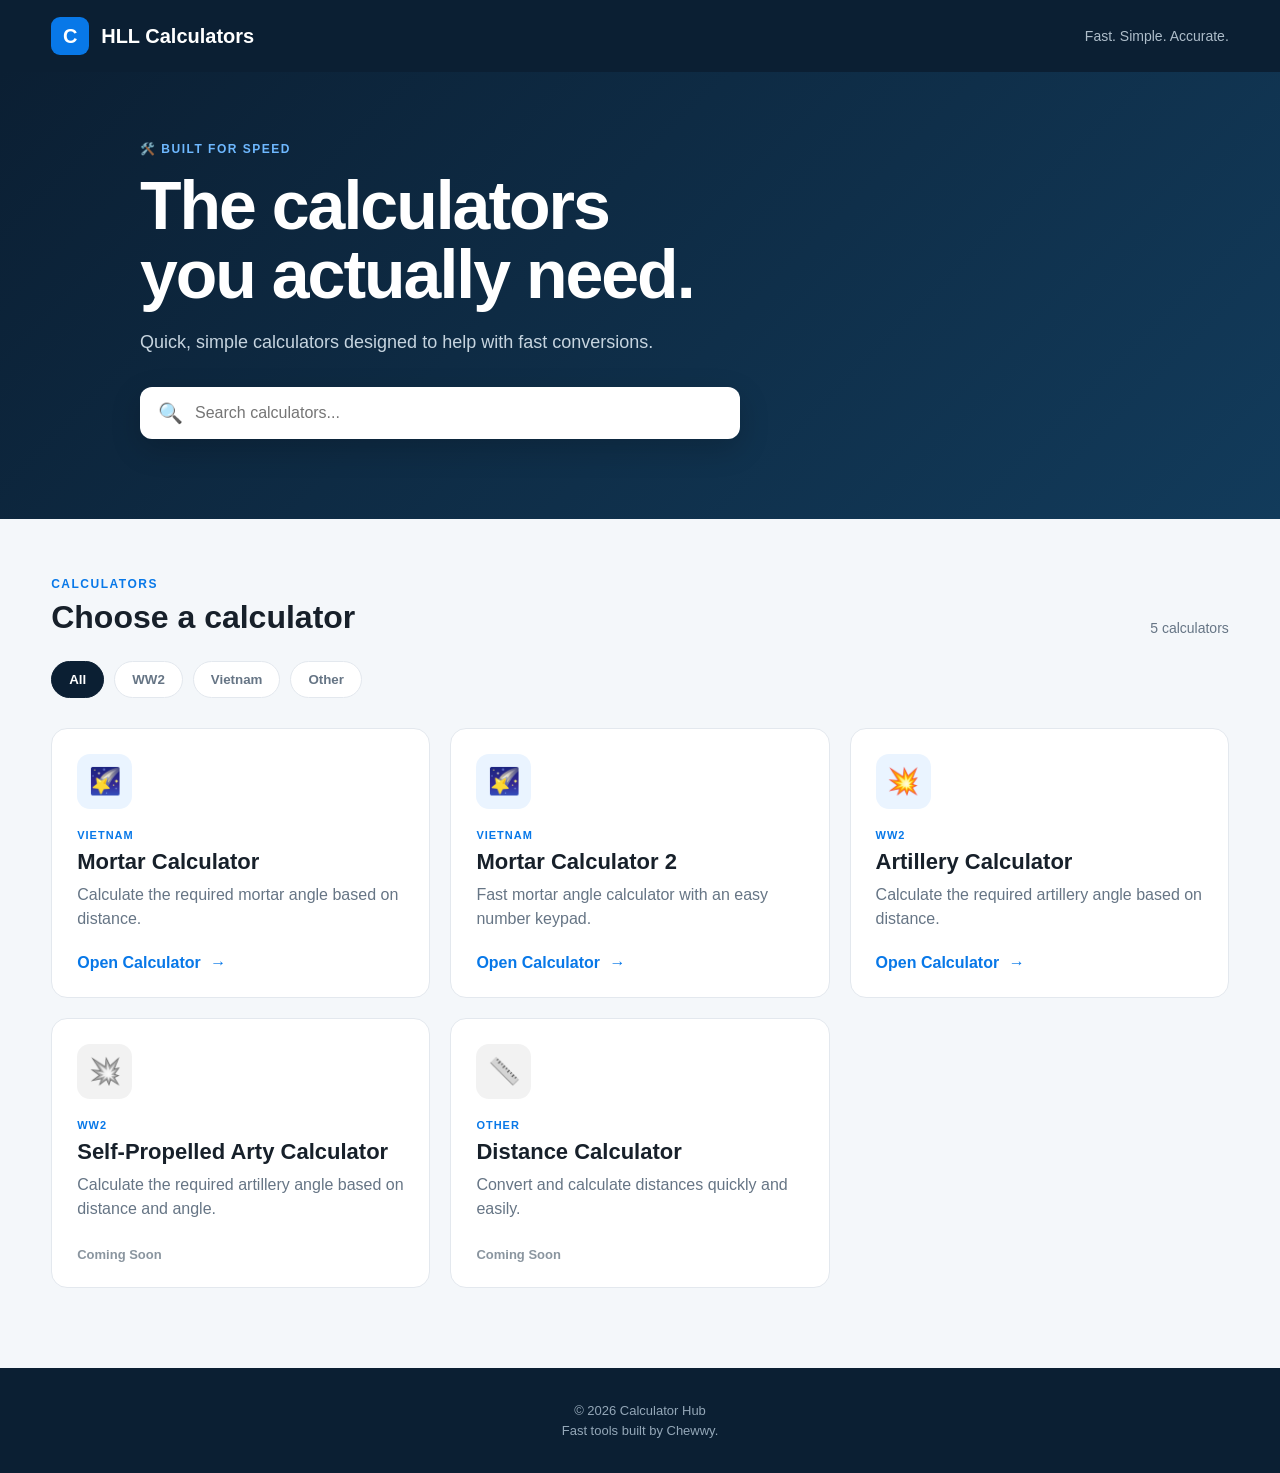
==== index.html @ 2c859383 "Update index.html" ====
<!DOCTYPE html>
<html lang="en">

<head>

    <meta charset="UTF-8">

    <meta
        name="viewport"
        content="width=device-width, initial-scale=1.0"
    >

    <title>Calculator Hub</title>

    <meta
        name="description"
        content="Professional calculators for All HLL Games."
    >

    <link
        rel="stylesheet"
        href="css/style.css"
    >

</head>


<body>


<!-- =========================
     HEADER
========================= -->

<header class="site-header">

    <div class="header-inner">

        <a
            href="index.html"
            class="logo"
        >

            <span class="logo-icon">
                C
            </span>

            <span>
                HLL Calculators
            </span>

        </a>


        <div class="header-tagline">
            Fast. Simple. Accurate.
        </div>

    </div>

</header>



<!-- =========================
     MAIN
========================= -->

<main>


    <!-- =========================
         HERO
    ========================= -->

    <section class="hero">

        <div class="hero-content">


            <div class="eyebrow">
                🛠️ BUILT FOR SPEED
            </div>


            <h1>
                The calculators<br>
                you actually need.
            </h1>


            <p>
                Quick, simple calculators designed to help with
                fast conversions.
            </p>


            <!-- SEARCH -->

            <div class="search-box">

                <span>
                    🔍
                </span>


                <input
                    type="search"
                    id="calculatorSearch"
                    placeholder="Search calculators..."
                    aria-label="Search calculators"
                >

            </div>


        </div>

    </section>



    <!-- =========================
         CALCULATORS
    ========================= -->

    <section class="calculator-section">


        <!-- SECTION HEADER -->

        <div class="section-heading">

            <div>

                <span class="section-label">
                    CALCULATORS
                </span>


                <h2>
                    Choose a calculator
                </h2>

            </div>


            <span
                id="calculatorCount"
                class="calculator-count"
            >
                5 calculators
            </span>

        </div>



        <!-- =========================
             CATEGORY BUTTONS
        ========================= -->

        <div class="category-buttons">


            <button
                class="category-btn active"
                data-category="all"
            >
                All
            </button>


            <button
                class="category-btn"
                data-category="WW2"
            >
                WW2
            </button>


            <button
                class="category-btn"
                data-category="Vietnam"
            >
                Vietnam
            </button>


            <button
                class="category-btn"
                data-category="other"
            >
                Other
            </button>


        </div>



        <!-- =========================
             CALCULATOR GRID
        ========================= -->

        <div
            class="calculator-grid"
            id="calculatorGrid"
        >


            <!-- =========================
                 MORTAR CALCULATOR
            ========================= -->

            <a
                href="calculators/mortar.html"
                class="calculator-card"
                data-name="mortar calculator"
                data-category="Vietnam"
            >

                <div class="card-icon blue">
                    🌠
                </div>


                <div class="card-content">

                    <span class="card-category">
                        VIETNAM
                    </span>


                    <h3>
                        Mortar Calculator
                    </h3>


                    <p>
                        Calculate the required mortar angle
                        based on distance.
                    </p>


                    <span class="open-calculator">

                        Open Calculator

                        <span>
                            →
                        </span>

                    </span>

                </div>

            </a>



            <!-- =========================
                 MORTAR 2 CALCULATOR
            ========================= -->

            <a
                href="calculators/mortar-2B.html"
                class="calculator-card"
                data-name="mortar 2 calculator"
                data-category="Vietnam"
            >

                <div class="card-icon blue">
                    🌠
                </div>


                <div class="card-content">


                    <span class="card-category">
                        VIETNAM
                    </span>


                    <h3>
                        Mortar Calculator 2
                    </h3>


                    <p>
                        Fast mortar angle calculator
                        with an easy number keypad.
                    </p>


                    <span class="open-calculator">

                        Open Calculator

                        <span>
                            →
                        </span>

                    </span>


                </div>

            </a>



            <!-- =========================
                 ARTILLERY CALCULATOR
            ========================= -->

            <a
                href="calculators/artillery.html"
                class="calculator-card"
                data-name="artillery calculator"
                data-category="WW2"
            >

                <div class="card-icon blue">
                    💥
                </div>


                <div class="card-content">


                    <span class="card-category">
                        WW2
                    </span>


                    <h3>
                        Artillery Calculator
                    </h3>


                    <p>
                        Calculate the required artillery angle
                        based on distance.
                    </p>


                    <span class="open-calculator">

                        Open Calculator

                        <span>
                            →
                        </span>

                    </span>


                </div>

            </a>



            <!-- =========================
                 SELF-PROPELLED ARTY
            ========================= -->

            <div
                class="calculator-card coming-soon"
                data-name="self propelled arty calculator"
                data-category="WW2"
            >

                <div class="card-icon gray">
                    💥
                </div>


                <div class="card-content">


                    <span class="card-category">
                        WW2
                    </span>


                    <h3>
                        Self-Propelled Arty Calculator
                    </h3>


                    <p>
                        Calculate the required artillery angle
                        based on distance and angle.
                    </p>


                    <span class="coming-soon-label">
                        Coming Soon
                    </span>


                </div>

            </div>



            <!-- =========================
                 DISTANCE CALCULATOR
            ========================= -->

            <div
                class="calculator-card coming-soon"
                data-name="distance calculator"
                data-category="other"
            >

                <div class="card-icon gray">
                    📏
                </div>


                <div class="card-content">


                    <span class="card-category">
                        OTHER
                    </span>


                    <h3>
                        Distance Calculator
                    </h3>


                    <p>
                        Convert and calculate distances
                        quickly and easily.
                    </p>


                    <span class="coming-soon-label">
                        Coming Soon
                    </span>


                </div>

            </div>


        </div>



        <!-- =========================
             NO RESULTS
        ========================= -->

        <div
            id="noResults"
            class="no-results"
        >
            No calculators found.
        </div>


    </section>


</main>



<!-- =========================
     FOOTER
========================= -->

<footer class="site-footer">

    <p>
        © 2026 Calculator Hub
    </p>


    <p>
        Fast tools built by Chewwy.
    </p>

</footer>



<!-- =========================
     SEARCH / FILTER SCRIPT
========================= -->

<script>


    const searchInput =
        document.getElementById(
            "calculatorSearch"
        );


    const cards =
        document.querySelectorAll(
            ".calculator-card"
        );


    const categoryButtons =
        document.querySelectorAll(
            ".category-btn"
        );


    const noResults =
        document.getElementById(
            "noResults"
        );


    const calculatorCount =
        document.getElementById(
            "calculatorCount"
        );


    let currentCategory =
        "all";



    /* =========================
       FILTER CALCULATORS
    ========================= */

    function filterCalculators() {


        const searchTerm =
            searchInput.value
                .toLowerCase()
                .trim();


        let visibleCount =
            0;



        cards.forEach(
            card => {


                const name =
                    card.dataset.name
                        .toLowerCase();


                const category =
                    card.dataset.category;



                const matchesSearch =
                    name.includes(
                        searchTerm
                    );



                const matchesCategory =
                    currentCategory === "all" ||
                    category === currentCategory;



                if (
                    matchesSearch &&
                    matchesCategory
                ) {

                    card.style.display =
                        "flex";

                    visibleCount++;

                }

                else {

                    card.style.display =
                        "none";

                }

            }
        );



        /* =========================
           NO RESULTS
        ========================= */

        noResults.style.display =
            visibleCount === 0
                ? "block"
                : "none";



        /* =========================
           CALCULATOR COUNT
        ========================= */

        calculatorCount.textContent =
            visibleCount === 1
                ? "1 calculator"
                : `${visibleCount} calculators`;

    }



    /* =========================
       SEARCH
    ========================= */

    searchInput.addEventListener(
        "input",
        filterCalculators
    );



    /* =========================
       CATEGORY BUTTONS
    ========================= */

    categoryButtons.forEach(
        button => {


            button.addEventListener(
                "click",
                () => {


                    /* Remove active
                       from all buttons */

                    categoryButtons.forEach(
                        btn => {

                            btn.classList.remove(
                                "active"
                            );

                        }
                    );



                    /* Activate
                       selected button */

                    button.classList.add(
                        "active"
                    );



                    /* Update category */

                    currentCategory =
                        button.dataset.category;



                    /* Refresh results */

                    filterCalculators();

                }
            );

        }
    );



    /* =========================
       INITIAL FILTER
    ========================= */

    filterCalculators();


</script>


</body>

</html>
---- css/style.css ----
* {
    box-sizing: border-box;
}


:root {
    --navy: #0b1f33;
    --navy-light: #12324d;
    --blue: #0878e8;
    --blue-dark: #0564c5;
    --blue-light: #eaf4ff;
    --text: #17202a;
    --muted: #667585;
    --border: #e3e8ee;
    --background: #f4f7fa;
    --white: #ffffff;
    --green: #16834b;
    --red: #c92a2a;
}


body {
    margin: 0;
    min-height: 100vh;

    font-family:
        Arial,
        Helvetica,
        sans-serif;

    color: var(--text);
    background: var(--background);
}


/* HEADER */

.site-header {
    background: var(--navy);
    color: white;
}


.header-inner {
    width: 92%;
    max-width: 1200px;
    margin: auto;

    min-height: 72px;

    display: flex;
    align-items: center;
    justify-content: space-between;
}


.logo {
    display: flex;
    align-items: center;
    gap: 12px;

    color: white;
    text-decoration: none;

    font-size: 20px;
    font-weight: 800;
}


.logo-icon {
    width: 38px;
    height: 38px;

    display: flex;
    align-items: center;
    justify-content: center;

    background: var(--blue);
    border-radius: 9px;

    font-size: 20px;
}


.header-tagline {
    color: #aebdca;
    font-size: 14px;
}


.back-link {
    color: #d8e4ee;
    text-decoration: none;
    font-weight: bold;
    font-size: 14px;
}


.back-link:hover {
    color: white;
}


/* HERO */

.hero {
    background:
        linear-gradient(
            135deg,
            #0b1f33 0%,
            #123b5b 100%
        );

    color: white;

    padding: 70px 20px 80px;
}


.hero-content {
    width: 92%;
    max-width: 1000px;
    margin: auto;
}


.eyebrow,
.section-label {
    color: var(--blue);
    font-size: 12px;
    font-weight: 800;
    letter-spacing: 1.5px;
}


.hero .eyebrow {
    color: #6eb8ff;
}


.hero h1 {
    margin: 15px 0;

    font-size: clamp(40px, 7vw, 68px);
    line-height: 1.02;
    letter-spacing: -2px;
}


.hero p {
    max-width: 600px;

    color: #c6d4df;

    font-size: 18px;
    line-height: 1.6;
}


.search-box {
    margin-top: 30px;

    max-width: 600px;

    display: flex;
    align-items: center;
    gap: 12px;

    background: white;
    border-radius: 12px;

    padding: 0 18px;

    box-shadow:
        0 10px 30px rgba(0, 0, 0, 0.18);
}


.search-box span {
    font-size: 20px;
}


.search-box input {
    width: 100%;

    border: none;
    outline: none;

    padding: 17px 0;

    font-size: 16px;
}


/* CALCULATOR SECTION */

.calculator-section {
    width: 92%;
    max-width: 1200px;

    margin: 0 auto;

    padding: 55px 0 80px;
}


.section-heading {
    display: flex;
    align-items: end;
    justify-content: space-between;

    margin-bottom: 25px;
}


.section-heading h2 {
    margin: 7px 0 0;

    font-size: 32px;
}


.calculator-count {
    color: var(--muted);
    font-size: 14px;
}


/* CATEGORY BUTTONS */

.category-buttons {
    display: flex;
    flex-wrap: wrap;
    gap: 10px;

    margin-bottom: 30px;
}


.category-btn {
    border: 1px solid var(--border);
    background: white;

    color: var(--muted);

    padding: 10px 17px;

    border-radius: 30px;

    cursor: pointer;

    font-weight: bold;
}


.category-btn:hover {
    border-color: var(--blue);
    color: var(--blue);
}


.category-btn.active {
    background: var(--navy);
    color: white;
    border-color: var(--navy);
}


/* CARDS */

.calculator-grid {
    display: grid;

    grid-template-columns:
        repeat(3, minmax(0, 1fr));

    gap: 20px;
}


.calculator-card {
    min-height: 270px;

    display: flex;
    flex-direction: column;

    padding: 25px;

    background: white;

    border: 1px solid var(--border);
    border-radius: 16px;

    text-decoration: none;
    color: var(--text);

    transition:
        transform 0.2s ease,
        box-shadow 0.2s ease,
        border-color 0.2s ease;
}


.calculator-card:not(.coming-soon):hover {
    transform: translateY(-5px);

    border-color: #b7d8f7;

    box-shadow:
        0 15px 35px rgba(11, 31, 51, 0.12);
}


.card-icon {
    width: 55px;
    height: 55px;

    display: flex;
    align-items: center;
    justify-content: center;

    border-radius: 13px;

    font-size: 26px;

    margin-bottom: 20px;
}


.card-icon.blue {
    background: var(--blue-light);
}


.card-icon.gray {
    background: #f0f2f4;
    filter: grayscale(1);
}


.card-content {
    display: flex;
    flex-direction: column;

    flex: 1;
}


.card-category {
    color: var(--blue);

    font-size: 11px;
    font-weight: 800;
    letter-spacing: 1px;
}


.card-content h3 {
    margin: 8px 0;

    font-size: 22px;
}


.card-content p {
    margin: 0;

    color: var(--muted);

    line-height: 1.5;
}


.open-calculator {
    margin-top: auto;
    padding-top: 20px;

    color: var(--blue);

    font-weight: bold;
}


.open-calculator span {
    margin-left: 5px;

    transition:
        margin-left 0.2s ease;
}


.calculator-card:hover
.open-calculator span {
    margin-left: 10px;
}


.coming-soon {
    cursor: default;
}


.coming-soon-label {
    margin-top: auto;
    padding-top: 20px;

    color: #8a959f;

    font-size: 13px;
    font-weight: bold;
}


.no-results {
    display: none;

    text-align: center;

    padding: 50px;

    color: var(--muted);
}


/* CALCULATOR PAGE */

.calculator-page {
    min-height: calc(100vh - 72px);

    display: flex;
    justify-content: center;

    padding: 60px 20px;
}


.calculator-container {
    width: 100%;
    max-width: 650px;
}


.mobile-back {
    display: inline-block;

    margin-bottom: 25px;

    color: var(--blue);
    text-decoration: none;

    font-weight: bold;
}


.calculator-header {
    display: flex;
    align-items: center;
    gap: 20px;

    margin-bottom: 30px;
}


.large-calculator-icon {
    width: 70px;
    height: 70px;

    flex-shrink: 0;

    display: flex;
    align-items: center;
    justify-content: center;

    background: var(--blue-light);

    border-radius: 16px;

    font-size: 32px;
}


.calculator-header h1 {
    margin: 5px 0;

    font-size: 36px;
}


.calculator-header p {
    margin: 0;

    color: var(--muted);
}


/* CALCULATOR BOX */

.calculator-box {
    background: white;

    border: 1px solid var(--border);
    border-radius: 18px;

    padding: 30px;

    box-shadow:
        0 12px 35px rgba(11, 31, 51, 0.08);
}


.calculator-box label {
    display: block;

    margin-bottom: 10px;

    font-size: 15px;
    font-weight: bold;
}


.input-wrapper {
    position: relative;
}


.input-wrapper input {
    width: 100%;

    padding: 17px 80px 17px 16px;

    border: 2px solid #dce3e9;
    border-radius: 10px;

    outline: none;

    font-size: 20px;

    transition:
        border-color 0.2s ease;
}


.input-wrapper input:focus {
    border-color: var(--blue);
}


.input-wrapper span {
    position: absolute;

    right: 17px;
    top: 50%;

    transform: translateY(-50%);

    color: var(--muted);

    font-weight: bold;
}


#calculateButton {
    width: 100%;

    margin-top: 18px;

    padding: 17px;

    border: none;
    border-radius: 10px;

    background: var(--blue);
    color: white;

    font-size: 17px;
    font-weight: bold;

    cursor: pointer;

    transition:
        background 0.2s ease,
        transform 0.1s ease;
}


#calculateButton:hover {
    background: var(--blue-dark);
}


#calculateButton:active {
    transform: scale(0.99);
}


/* RESULT */

.result {
    margin-top: 25px;

    padding: 25px;

    text-align: center;

    background: var(--blue-light);

    border-radius: 14px;
}


.result-label {
    color: var(--muted);

    font-size: 12px;
    font-weight: 800;
    letter-spacing: 1.2px;
}


#angle {
    margin-top: 5px;

    color: var(--blue);

    font-size: 60px;
    font-weight: 800;
}


.result-message {
    color: var(--muted);

    font-size: 14px;
}


.result-message.success {
    color: var(--green);
}


.result-message.error {
    color: var(--red);
}


/* INFO */

.calculator-info {
    display: grid;

    grid-template-columns:
        repeat(3, 1fr);

    gap: 12px;

    margin-top: 18px;
}


.info-item {
    padding: 15px;

    background: white;

    border: 1px solid var(--border);
    border-radius: 10px;

    text-align: center;
}


.info-item strong {
    display: block;

    margin-bottom: 5px;

    font-size: 12px;
    text-transform: uppercase;

    color: var(--muted);
}


.info-item span {
    font-weight: bold;
    font-size: 14px;
}


/* FOOTER */

.site-footer {
    padding: 30px 20px;

    background: var(--navy);

    color: #94a7b8;

    text-align: center;

    font-size: 13px;
}


.site-footer p {
    margin: 5px;
}


/* MOBILE */

@media (max-width: 850px) {

    .calculator-grid {
        grid-template-columns:
            repeat(2, minmax(0, 1fr));
    }

}


@media (max-width: 600px) {

    .header-inner {
        min-height: 64px;
    }


    .header-tagline {
        display: none;
    }


    .hero {
        padding: 50px 20px 60px;
    }


    .hero h1 {
        font-size: 44px;
    }


    .calculator-section {
        padding-top: 40px;
    }


    .section-heading {
        align-items: flex-start;
        flex-direction: column;
        gap: 10px;
    }


    .section-heading h2 {
        font-size: 28px;
    }


    .calculator-grid {
        grid-template-columns: 1fr;
    }


    .calculator-card {
        min-height: 230px;
    }


    .calculator-page {
        padding: 35px 15px;
    }


    .calculator-header {
        align-items: flex-start;
    }


    .calculator-header h1 {
        font-size: 30px;
    }


    .large-calculator-icon {
        width: 58px;
        height: 58px;

        font-size: 26px;
    }


    .calculator-box {
        padding: 20px;
    }


    .calculator-info {
        grid-template-columns: 1fr;
    }

}
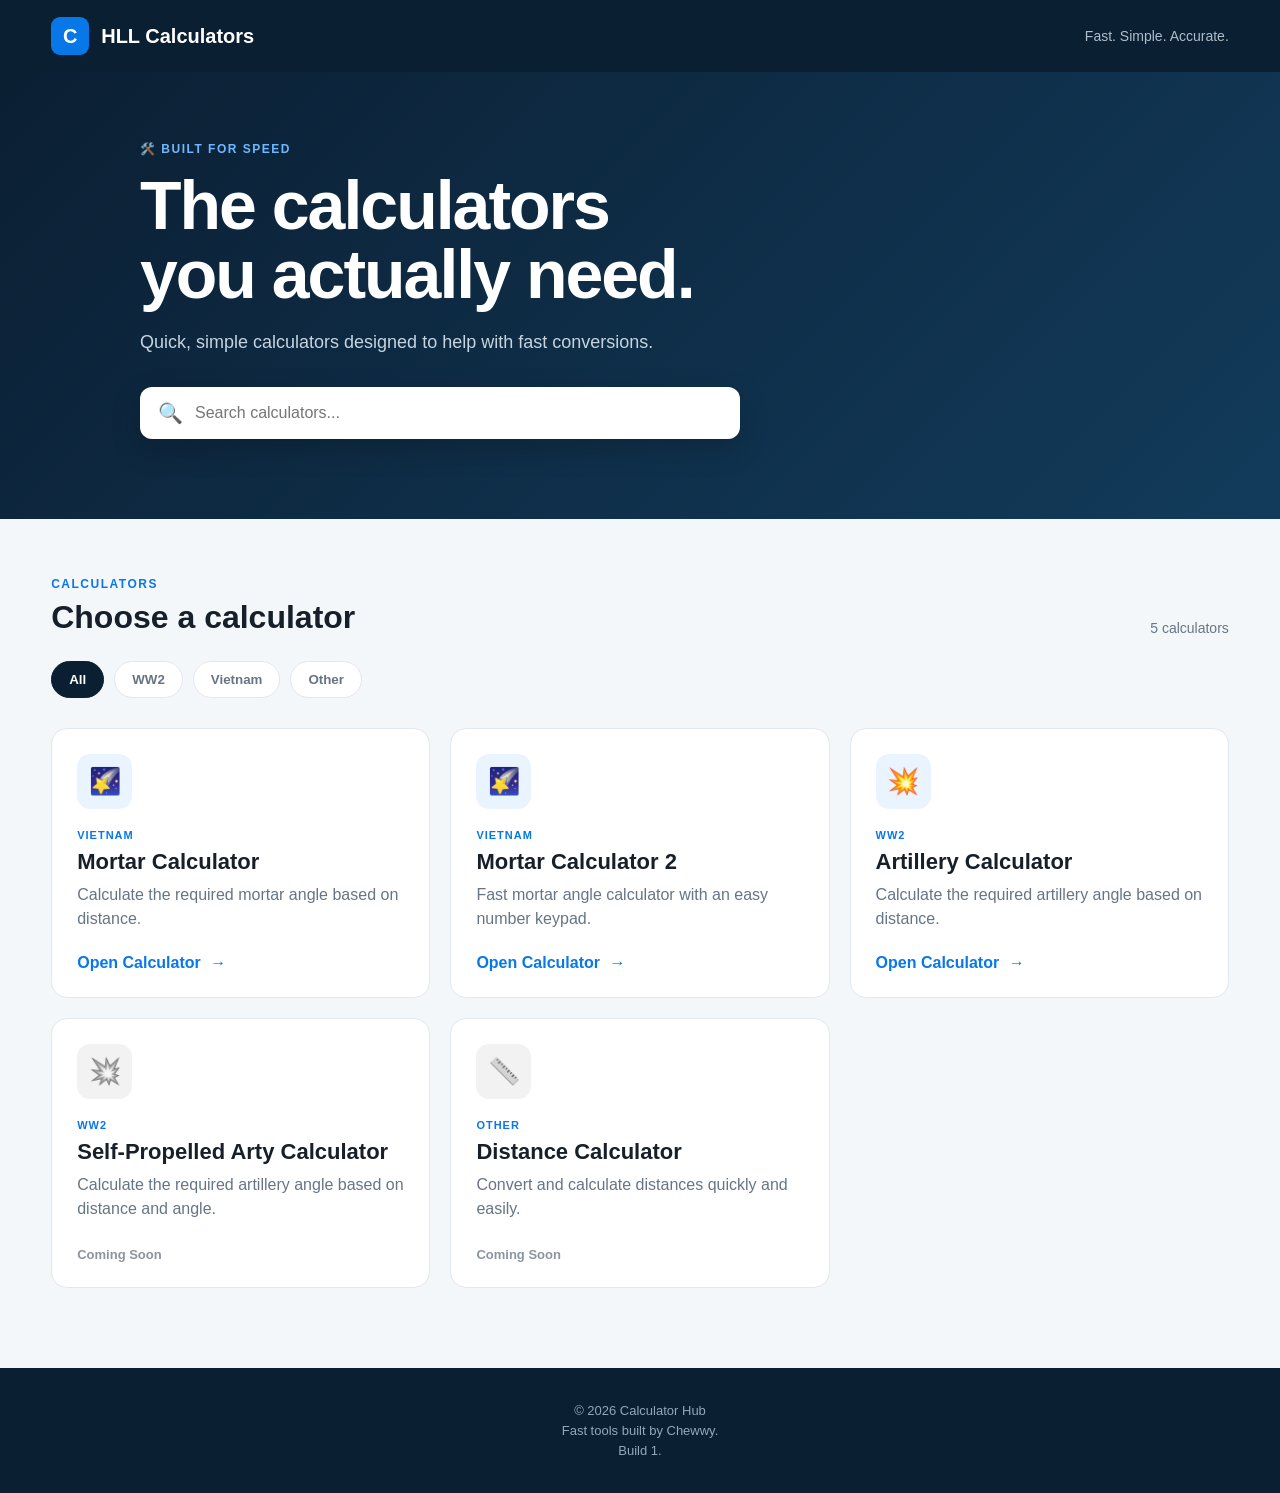
==== commit a9595a8f: "Update index.html" ====
--- a/index.html
+++ b/index.html
@@ -316,51 +316,37 @@
             ========================= -->
 
             <a
-                href="calculators/artillery.html"
+                href="calculators/ArtilleryCalculatorKP1.html"
                 class="calculator-card"
                 data-name="artillery calculator"
                 data-category="WW2"
             >
-
                 <div class="card-icon blue">
                     💥
                 </div>
 
-
                 <div class="card-content">
-
 
                     <span class="card-category">
                         WW2
                     </span>
-
 
                     <h3>
                         Artillery Calculator
                     </h3>
-
 
                     <p>
                         Calculate the required artillery angle
                         based on distance.
                     </p>
 
-
                     <span class="open-calculator">
-
                         Open Calculator
-
-                        <span>
-                            →
-                        </span>
-
-                    </span>
-
-
-                </div>
-
+                        <span>→</span>
+                    </span>
+
+                </div>
             </a>
-
 
 
             <!-- =========================
@@ -490,6 +476,11 @@
         Fast tools built by Chewwy.
     </p>
 
+    <p>
+        Build 1.
+    </p>
+
+    
 </footer>
 
 
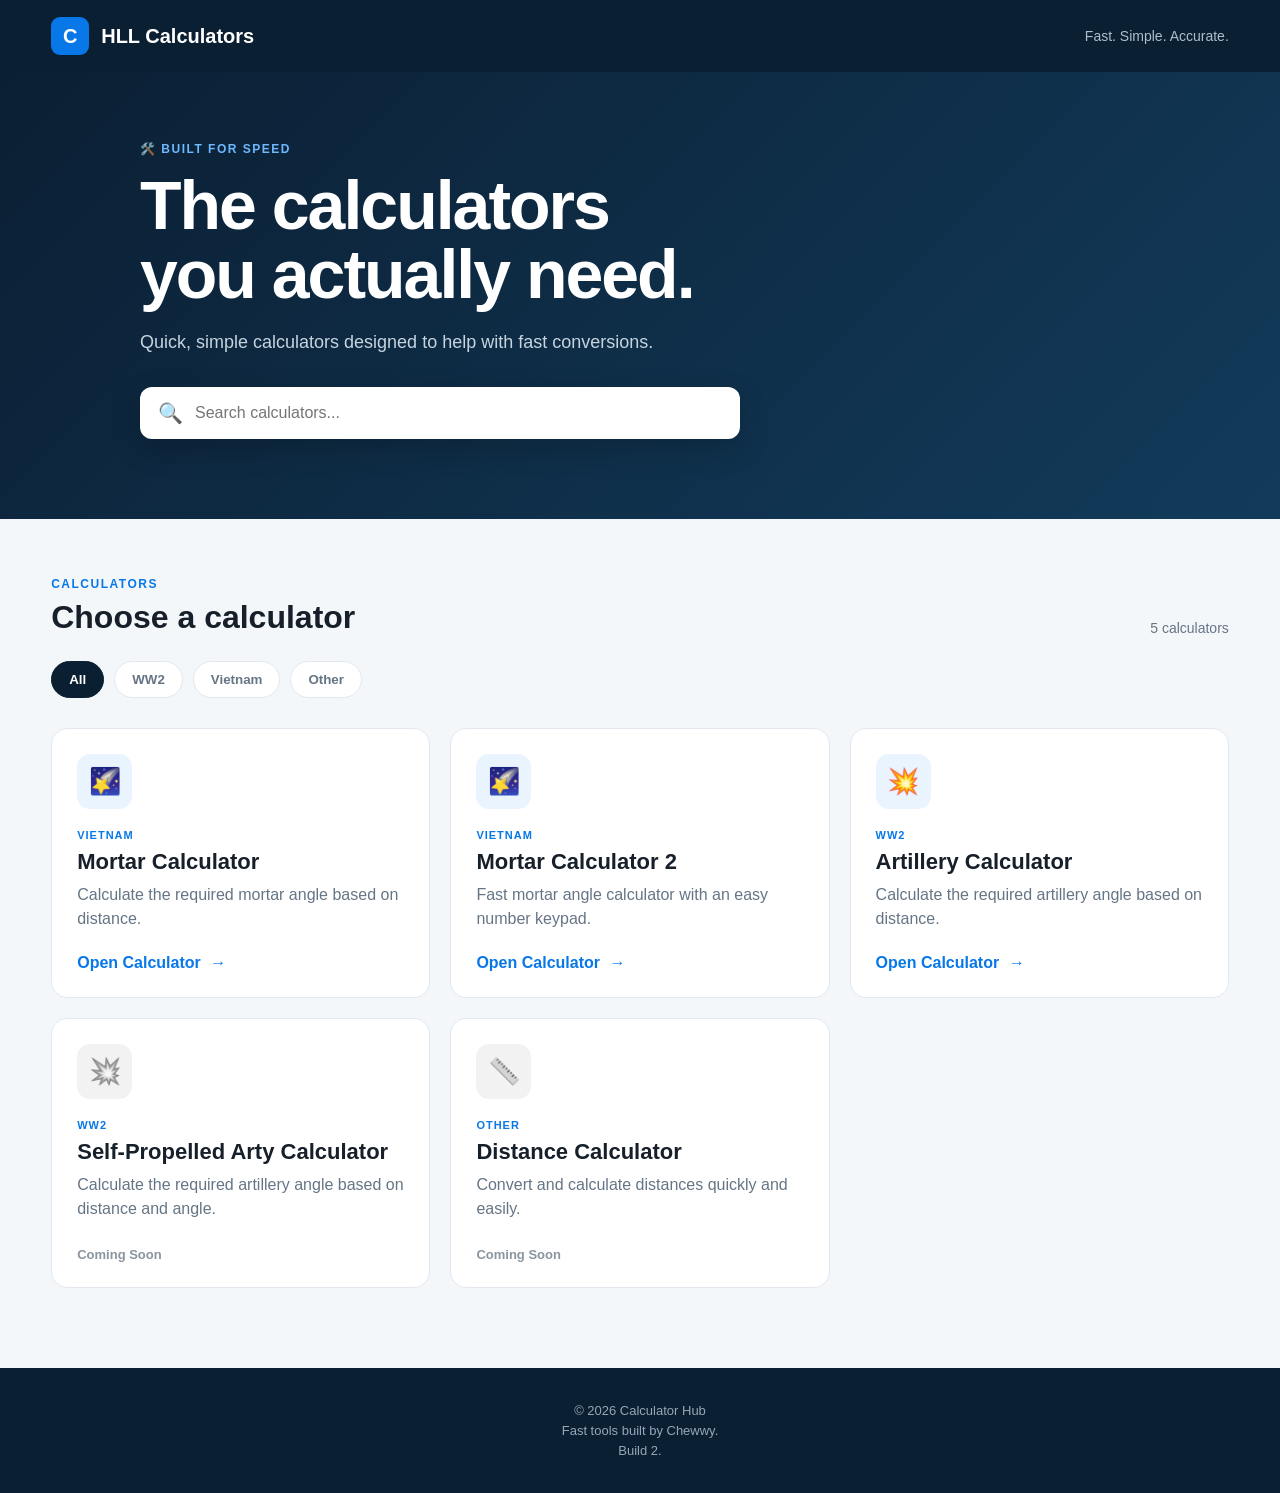
==== commit ea0592a1: "Update index.html" ====
--- a/index.html
+++ b/index.html
@@ -477,7 +477,7 @@
     </p>
 
     <p>
-        Build 1.
+        Build 2.
     </p>
 
     
--- a/css/style.css
+++ b/css/style.css
@@ -1,5 +1,6 @@
 * {
     box-sizing: border-box;
+    touch-action: manipulation;
 }
 
 
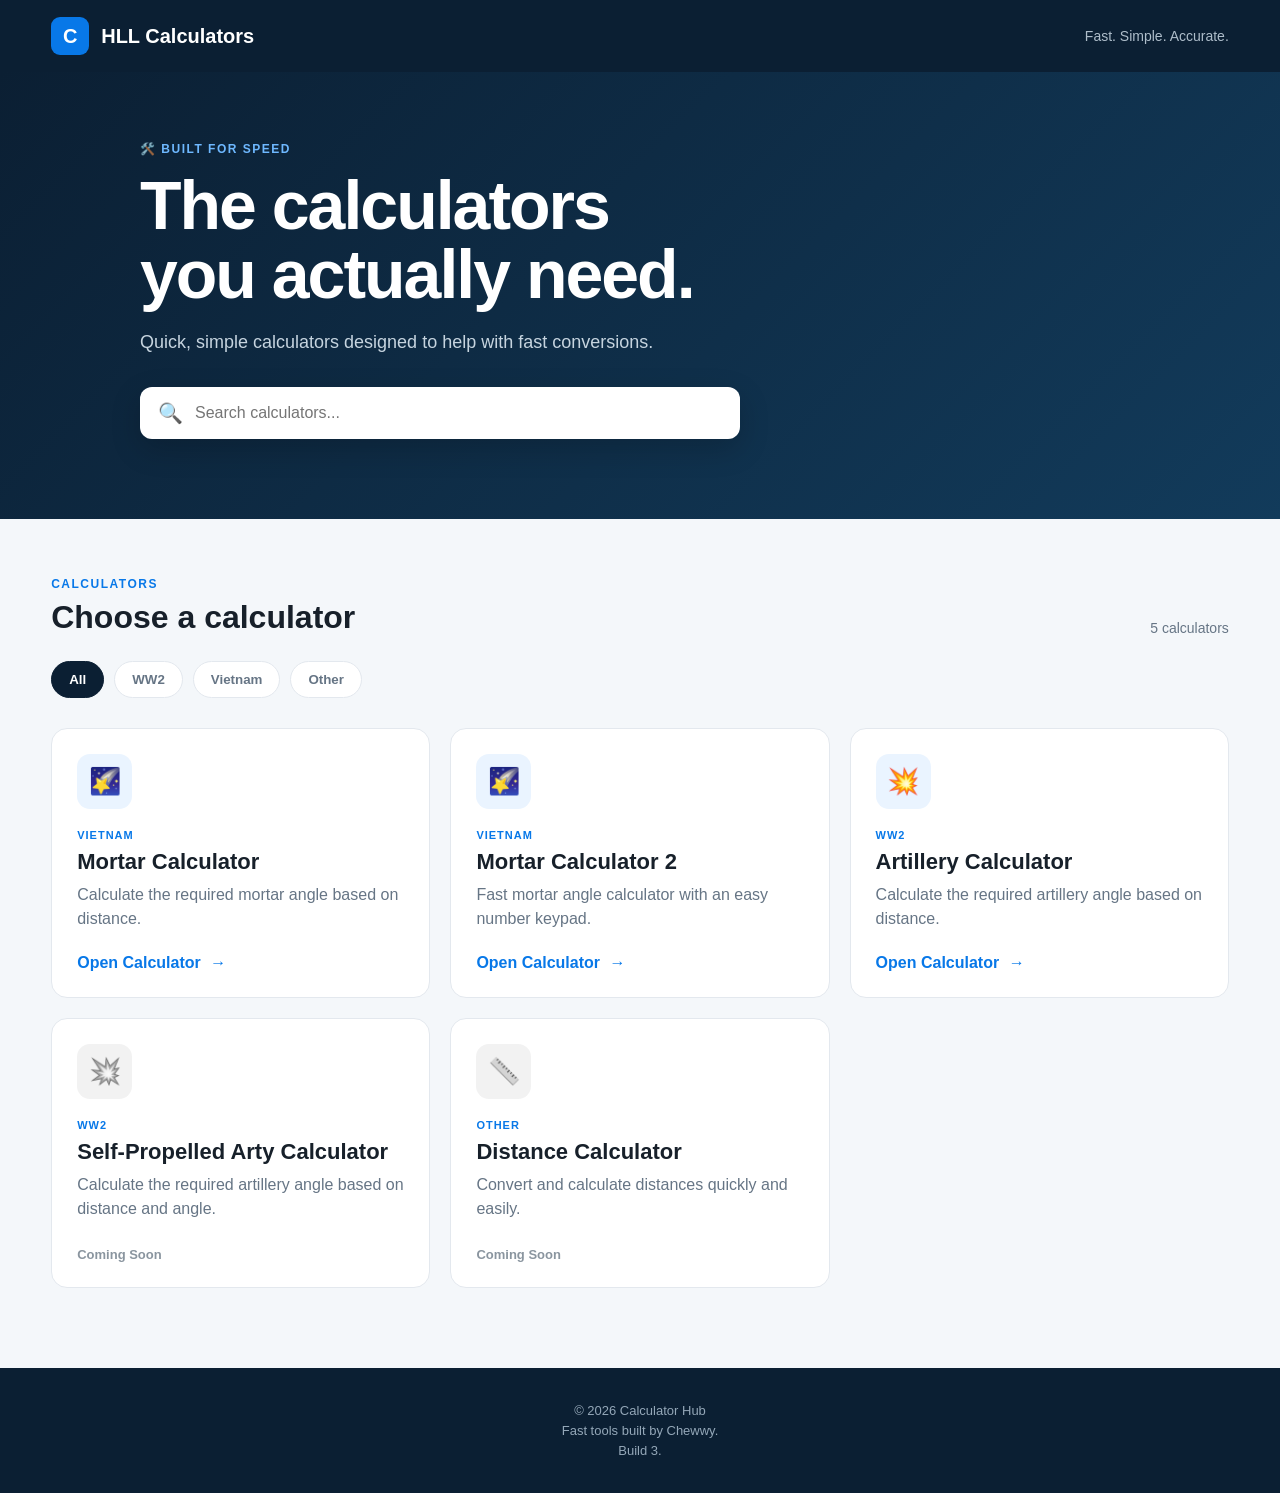
==== commit ec1f24e1: "Update index.html" ====
--- a/index.html
+++ b/index.html
@@ -477,7 +477,7 @@
     </p>
 
     <p>
-        Build 2.
+        Build 3.
     </p>
 
     
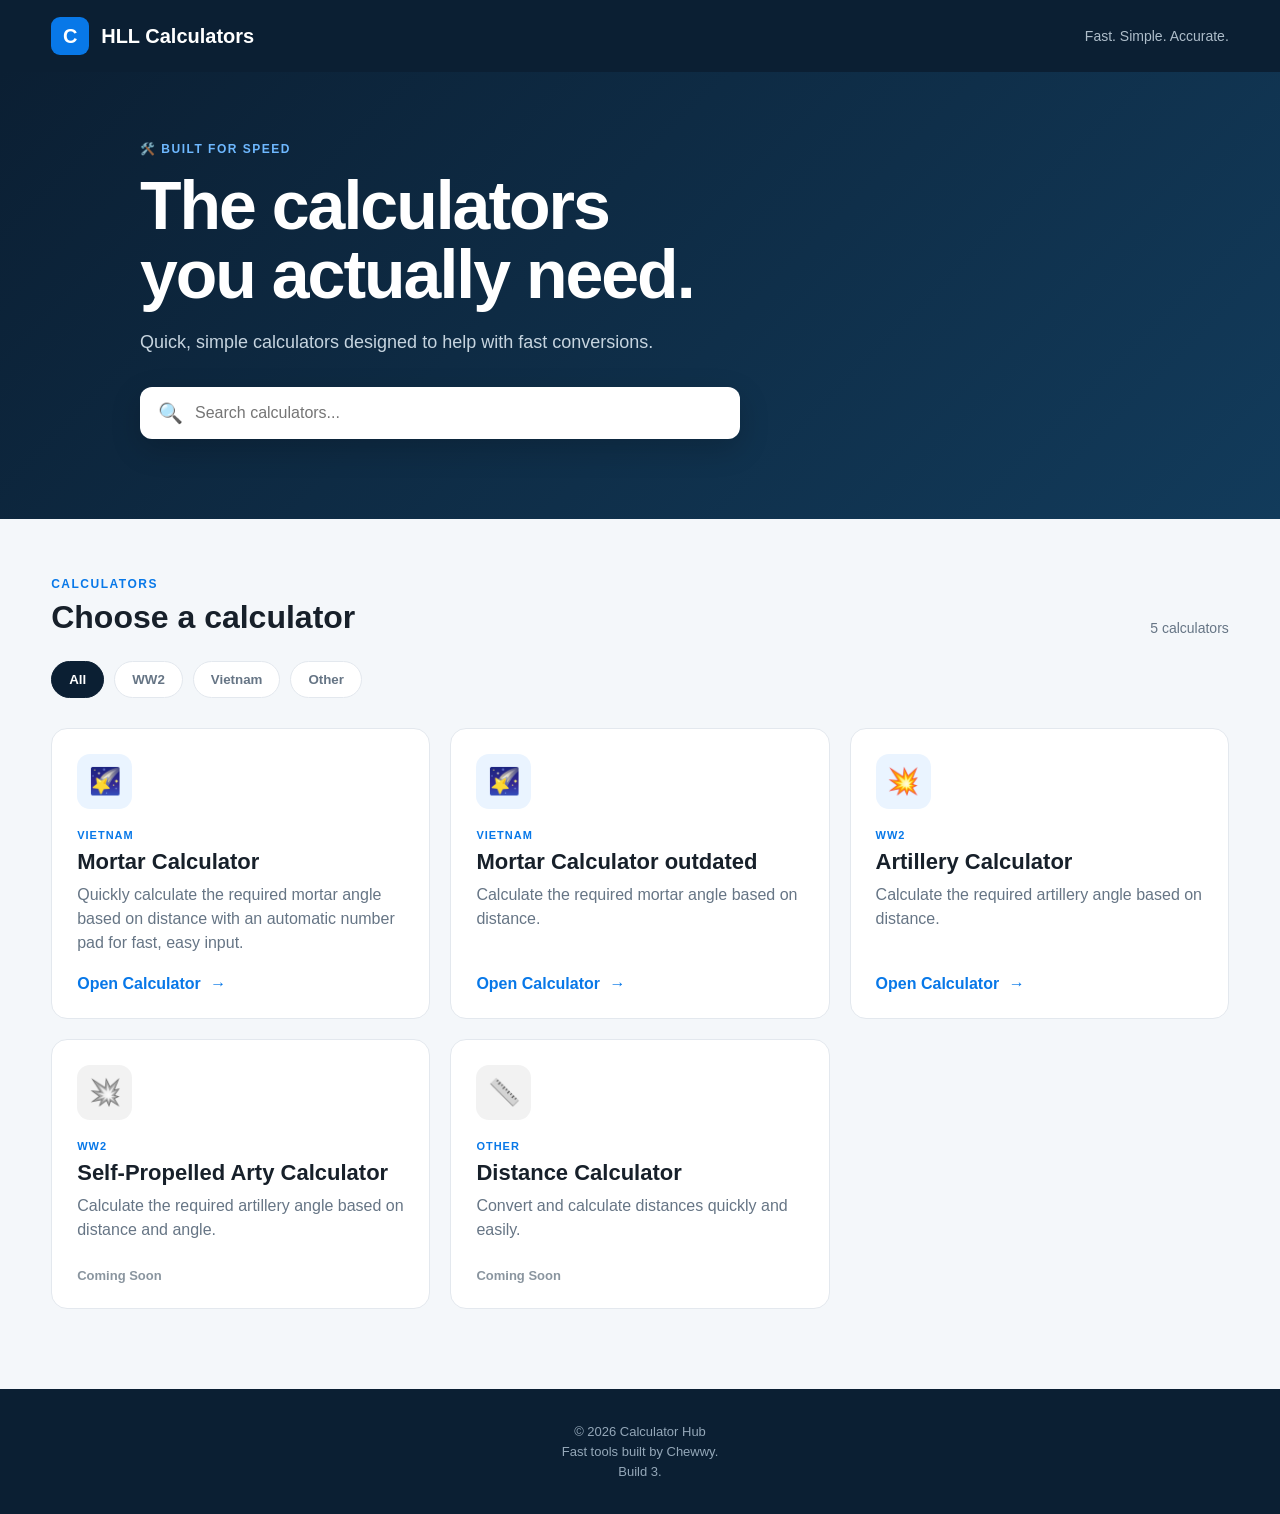
==== commit 5a50202e: "Update Mortar Calculator descriptions and titles" ====
--- a/index.html
+++ b/index.html
@@ -238,8 +238,7 @@
 
 
                     <p>
-                        Calculate the required mortar angle
-                        based on distance.
+                        Quickly calculate the required mortar angle based on distance with an automatic number pad for fast, easy input.
                     </p>
 
 
@@ -260,7 +259,7 @@
 
 
             <!-- =========================
-                 MORTAR 2 CALCULATOR
+                 MORTAR CALCULATOR outdated
             ========================= -->
 
             <a
@@ -284,13 +283,13 @@
 
 
                     <h3>
-                        Mortar Calculator 2
+                        Mortar Calculator outdated
                     </h3>
 
 
                     <p>
-                        Fast mortar angle calculator
-                        with an easy number keypad.
+                        Calculate the required mortar angle
+                        based on distance.
                     </p>
 
 
--- a/css/style.css
+++ b/css/style.css
@@ -1,6 +1,5 @@
 * {
     box-sizing: border-box;
-    touch-action: manipulation;
 }
 
 
@@ -20,6 +19,10 @@
 }
 
 
+/* =========================
+   BODY
+========================= */
+
 body {
     margin: 0;
     min-height: 100vh;
@@ -34,7 +37,9 @@
 }
 
 
-/* HEADER */
+/* =========================
+   HEADER
+========================= */
 
 .site-header {
     background: var(--navy);
@@ -92,6 +97,7 @@
 .back-link {
     color: #d8e4ee;
     text-decoration: none;
+
     font-weight: bold;
     font-size: 14px;
 }
@@ -102,7 +108,9 @@
 }
 
 
-/* HERO */
+/* =========================
+   HERO
+========================= */
 
 .hero {
     background:
@@ -128,8 +136,10 @@
 .eyebrow,
 .section-label {
     color: var(--blue);
+
     font-size: 12px;
     font-weight: 800;
+
     letter-spacing: 1.5px;
 }
 
@@ -143,7 +153,9 @@
     margin: 15px 0;
 
     font-size: clamp(40px, 7vw, 68px);
+
     line-height: 1.02;
+
     letter-spacing: -2px;
 }
 
@@ -154,9 +166,14 @@
     color: #c6d4df;
 
     font-size: 18px;
+
     line-height: 1.6;
 }
 
+
+/* =========================
+   SEARCH BOX
+========================= */
 
 .search-box {
     margin-top: 30px;
@@ -165,9 +182,11 @@
 
     display: flex;
     align-items: center;
+
     gap: 12px;
 
     background: white;
+
     border-radius: 12px;
 
     padding: 0 18px;
@@ -194,7 +213,9 @@
 }
 
 
-/* CALCULATOR SECTION */
+/* =========================
+   CALCULATOR SECTION
+========================= */
 
 .calculator-section {
     width: 92%;
@@ -224,15 +245,19 @@
 
 .calculator-count {
     color: var(--muted);
+
     font-size: 14px;
 }
 
 
-/* CATEGORY BUTTONS */
+/* =========================
+   CATEGORY BUTTONS
+========================= */
 
 .category-buttons {
     display: flex;
     flex-wrap: wrap;
+
     gap: 10px;
 
     margin-bottom: 30px;
@@ -241,6 +266,7 @@
 
 .category-btn {
     border: 1px solid var(--border);
+
     background: white;
 
     color: var(--muted);
@@ -257,18 +283,23 @@
 
 .category-btn:hover {
     border-color: var(--blue);
+
     color: var(--blue);
 }
 
 
 .category-btn.active {
     background: var(--navy);
+
     color: white;
+
     border-color: var(--navy);
 }
 
 
-/* CARDS */
+/* =========================
+   CALCULATOR CARDS
+========================= */
 
 .calculator-grid {
     display: grid;
@@ -291,9 +322,11 @@
     background: white;
 
     border: 1px solid var(--border);
+
     border-radius: 16px;
 
     text-decoration: none;
+
     color: var(--text);
 
     transition:
@@ -336,6 +369,7 @@
 
 .card-icon.gray {
     background: #f0f2f4;
+
     filter: grayscale(1);
 }
 
@@ -352,7 +386,9 @@
     color: var(--blue);
 
     font-size: 11px;
+
     font-weight: 800;
+
     letter-spacing: 1px;
 }
 
@@ -375,6 +411,7 @@
 
 .open-calculator {
     margin-top: auto;
+
     padding-top: 20px;
 
     color: var(--blue);
@@ -404,11 +441,13 @@
 
 .coming-soon-label {
     margin-top: auto;
+
     padding-top: 20px;
 
     color: #8a959f;
 
     font-size: 13px;
+
     font-weight: bold;
 }
 
@@ -424,12 +463,15 @@
 }
 
 
-/* CALCULATOR PAGE */
+/* =========================
+   CALCULATOR PAGE
+========================= */
 
 .calculator-page {
     min-height: calc(100vh - 72px);
 
     display: flex;
+
     justify-content: center;
 
     padding: 60px 20px;
@@ -438,6 +480,7 @@
 
 .calculator-container {
     width: 100%;
+
     max-width: 650px;
 }
 
@@ -448,6 +491,7 @@
     margin-bottom: 25px;
 
     color: var(--blue);
+
     text-decoration: none;
 
     font-weight: bold;
@@ -456,7 +500,9 @@
 
 .calculator-header {
     display: flex;
+
     align-items: center;
+
     gap: 20px;
 
     margin-bottom: 30px;
@@ -470,6 +516,7 @@
     flex-shrink: 0;
 
     display: flex;
+
     align-items: center;
     justify-content: center;
 
@@ -495,12 +542,15 @@
 }
 
 
-/* CALCULATOR BOX */
+/* =========================
+   CALCULATOR BOX
+========================= */
 
 .calculator-box {
     background: white;
 
     border: 1px solid var(--border);
+
     border-radius: 18px;
 
     padding: 30px;
@@ -516,9 +566,14 @@
     margin-bottom: 10px;
 
     font-size: 15px;
+
     font-weight: bold;
 }
 
+
+/* =========================
+   INPUT
+========================= */
 
 .input-wrapper {
     position: relative;
@@ -531,6 +586,7 @@
     padding: 17px 80px 17px 16px;
 
     border: 2px solid #dce3e9;
+
     border-radius: 10px;
 
     outline: none;
@@ -561,6 +617,10 @@
 }
 
 
+/* =========================
+   CALCULATE BUTTON
+========================= */
+
 #calculateButton {
     width: 100%;
 
@@ -569,12 +629,15 @@
     padding: 17px;
 
     border: none;
+
     border-radius: 10px;
 
     background: var(--blue);
+
     color: white;
 
     font-size: 17px;
+
     font-weight: bold;
 
     cursor: pointer;
@@ -595,7 +658,9 @@
 }
 
 
-/* RESULT */
+/* =========================
+   RESULT
+========================= */
 
 .result {
     margin-top: 25px;
@@ -614,7 +679,9 @@
     color: var(--muted);
 
     font-size: 12px;
+
     font-weight: 800;
+
     letter-spacing: 1.2px;
 }
 
@@ -625,6 +692,7 @@
     color: var(--blue);
 
     font-size: 60px;
+
     font-weight: 800;
 }
 
@@ -646,7 +714,9 @@
 }
 
 
-/* INFO */
+/* =========================
+   CALCULATOR INFO
+========================= */
 
 .calculator-info {
     display: grid;
@@ -666,6 +736,7 @@
     background: white;
 
     border: 1px solid var(--border);
+
     border-radius: 10px;
 
     text-align: center;
@@ -678,6 +749,7 @@
     margin-bottom: 5px;
 
     font-size: 12px;
+
     text-transform: uppercase;
 
     color: var(--muted);
@@ -686,11 +758,14 @@
 
 .info-item span {
     font-weight: bold;
+
     font-size: 14px;
 }
 
 
-/* FOOTER */
+/* =========================
+   FOOTER
+========================= */
 
 .site-footer {
     padding: 30px 20px;
@@ -710,7 +785,337 @@
 }
 
 
-/* MOBILE */
+/* =========================================================
+   DARK MODE
+========================================================= */
+
+body.dark-mode {
+    background: #111820;
+
+    color: #e8edf2;
+}
+
+
+/* =========================
+   HEADER
+========================= */
+
+body.dark-mode .site-header {
+    background: #18212b;
+
+    border-color: #2a3744;
+}
+
+
+body.dark-mode .back-link {
+    color: #c4d0da;
+}
+
+
+body.dark-mode .back-link:hover {
+    color: white;
+}
+
+
+/* =========================
+   CALCULATOR PAGE
+========================= */
+
+body.dark-mode .calculator-container {
+    color: #e8edf2;
+}
+
+
+body.dark-mode .calculator-header h1 {
+    color: #e8edf2;
+}
+
+
+body.dark-mode .calculator-header p {
+    color: #9aa9b7;
+}
+
+
+body.dark-mode .calculator-box {
+    background: #18212b;
+
+    border-color: #2a3744;
+
+    box-shadow:
+        0 12px 35px rgba(0, 0, 0, 0.25);
+}
+
+
+body.dark-mode .calculator-box label {
+    color: #e8edf2;
+}
+
+
+/* =========================
+   MORTAR / ARTILLERY DISPLAY
+========================= */
+
+body.dark-mode .artillery-display {
+    background: #111820;
+
+    border-color: #2a3744;
+
+    color: #e8edf2;
+}
+
+
+body.dark-mode .artillery-display .result-number {
+    color: #4da3ff;
+}
+
+
+/* =========================
+   HISTORY
+========================= */
+
+body.dark-mode .calculation-history {
+    color: #9aa9b7;
+}
+
+
+body.dark-mode .calculation-history.active {
+    color: #e8edf2;
+}
+
+
+/* =========================
+   KEYPAD
+========================= */
+
+body.dark-mode .key {
+    background: #26323e;
+
+    color: #e8edf2;
+}
+
+
+body.dark-mode .key:hover {
+    background: #334252;
+}
+
+
+body.dark-mode .delete-key {
+    background: #40272a;
+
+    color: #ff7777;
+}
+
+
+body.dark-mode .delete-key:hover {
+    background: #513033;
+}
+
+
+/* =========================
+   STATUS
+========================= */
+
+body.dark-mode .artillery-status {
+    color: #9aa9b7;
+}
+
+
+body.dark-mode .artillery-status.error {
+    color: #ff7777;
+}
+
+
+/* =========================
+   TOP SETTINGS
+========================= */
+
+body.dark-mode .setting-group label {
+    color: #9aa9b7;
+}
+
+
+body.dark-mode .setting-select {
+    background: #111820;
+
+    border-color: #2a3744;
+
+    color: #e8edf2;
+}
+
+
+body.dark-mode .setting-select:focus {
+    border-color: #0878e8;
+}
+
+
+/* =========================
+   CALCULATOR SETTINGS
+========================= */
+
+body.dark-mode .calculator-settings {
+    background: #18212b;
+
+    border-color: #2a3744;
+}
+
+
+body.dark-mode .calculator-settings h2 {
+    color: #e8edf2;
+}
+
+
+body.dark-mode .bottom-setting {
+    border-color: #2a3744;
+}
+
+
+body.dark-mode .bottom-setting-title {
+    color: #e8edf2;
+}
+
+
+body.dark-mode .bottom-setting-description {
+    color: #9aa9b7;
+}
+
+
+/* =========================
+   CALCULATOR INFO
+========================= */
+
+/*
+ * These rules specifically fix
+ * Minimum / Maximum / Automatic
+ * in dark mode.
+ */
+
+body.dark-mode .calculator-info .info-item {
+    background: #18212b;
+
+    border-color: #2a3744;
+}
+
+
+body.dark-mode .calculator-info .info-item strong {
+    color: #9aa9b7 !important;
+}
+
+
+body.dark-mode .calculator-info .info-item span {
+    color: #e8edf2 !important;
+}
+
+
+/* =========================
+   STANDARD RESULT
+========================= */
+
+body.dark-mode .result {
+    background: #16283a;
+}
+
+
+body.dark-mode .result-label {
+    color: #9aa9b7;
+}
+
+
+body.dark-mode .result-message {
+    color: #9aa9b7;
+}
+
+
+/* =========================
+   INPUTS
+========================= */
+
+body.dark-mode .input-wrapper input {
+    background: #111820;
+
+    border-color: #2a3744;
+
+    color: #e8edf2;
+}
+
+
+body.dark-mode .input-wrapper span {
+    color: #9aa9b7;
+}
+
+
+/* =========================
+   CARDS
+========================= */
+
+body.dark-mode .calculator-card {
+    background: #18212b;
+
+    border-color: #2a3744;
+
+    color: #e8edf2;
+}
+
+
+body.dark-mode .calculator-card:not(.coming-soon):hover {
+    border-color: #315a7c;
+
+    box-shadow:
+        0 15px 35px rgba(0, 0, 0, 0.25);
+}
+
+
+body.dark-mode .card-content h3 {
+    color: #e8edf2;
+}
+
+
+body.dark-mode .card-content p {
+    color: #9aa9b7;
+}
+
+
+body.dark-mode .calculator-count {
+    color: #9aa9b7;
+}
+
+
+body.dark-mode .category-btn {
+    background: #18212b;
+
+    border-color: #2a3744;
+
+    color: #9aa9b7;
+}
+
+
+body.dark-mode .category-btn:hover {
+    border-color: var(--blue);
+
+    color: #4da3ff;
+}
+
+
+body.dark-mode .category-btn.active {
+    background: #26323e;
+
+    border-color: #26323e;
+
+    color: #e8edf2;
+}
+
+
+/* =========================
+   NO RESULTS
+========================= */
+
+body.dark-mode .no-results {
+    color: #9aa9b7;
+}
+
+
+/* =========================
+   MOBILE
+========================= */
 
 @media (max-width: 850px) {
 
@@ -751,7 +1156,9 @@
 
     .section-heading {
         align-items: flex-start;
+
         flex-direction: column;
+
         gap: 10px;
     }
 
